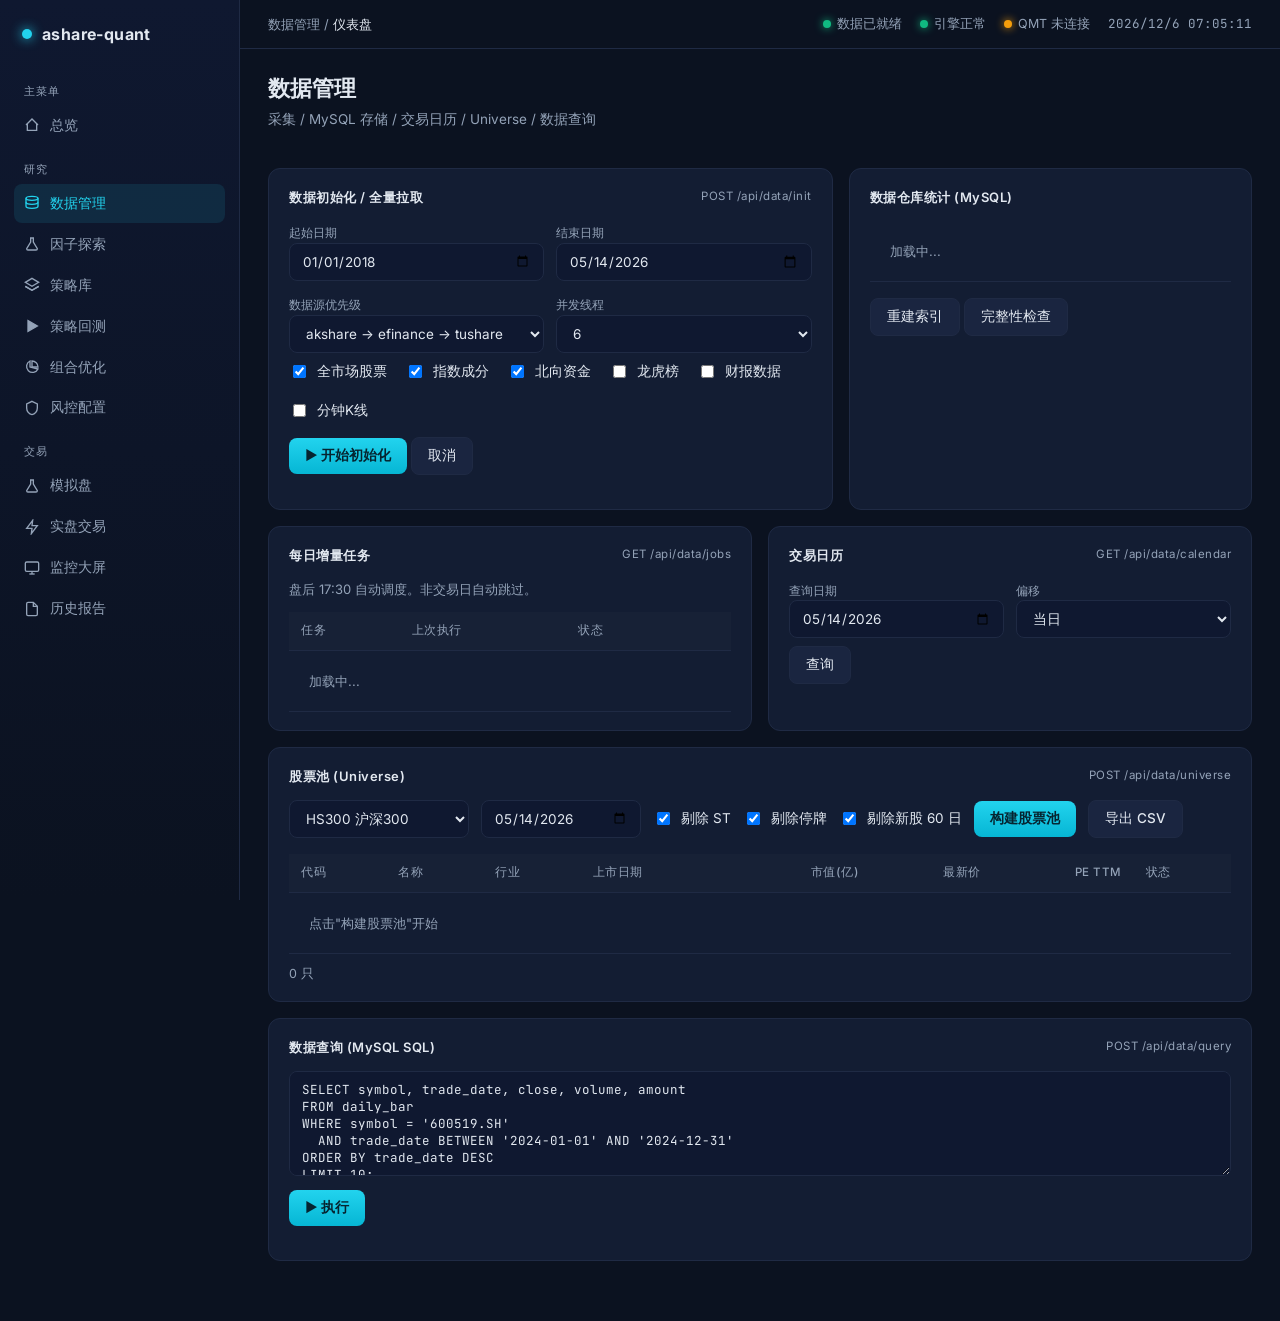
==== web/data.html @ 161e065f "chore: initial commit of ashare-quant trading system 包含完整的 A 股量化交易系统： - FastAPI 后端 (api/) + MySQL 持久" ====
<!DOCTYPE html>
<html lang="zh-CN">
<head>
<meta charset="UTF-8">
<title>ashare-quant · 数据管理</title>
<link rel="stylesheet" href="https://fonts.googleapis.com/css2?family=Inter:wght@400;500;600;700&family=JetBrains+Mono:wght@400;500&display=swap">
<link rel="stylesheet" href="assets/style.css">
</head>
<body>
<div class="layout">
  <aside class="sidebar"></aside>
  <div>
    <header class="topbar"></header>
    <main class="main">
      <div class="page-title"><h1>数据管理</h1></div>
      <div class="page-subtitle">采集 / MySQL 存储 / 交易日历 / Universe / 数据查询</div>

      <div class="grid cols-4" id="sourcesRow"></div>

      <div class="spacer-md"></div>

      <div class="grid" style="grid-template-columns: 1.4fr 1fr;">
        <div class="panel">
          <div class="panel-title"><span>数据初始化 / 全量拉取</span><small>POST /api/data/init</small></div>
          <div class="form-grid cols-2">
            <div><label class="muted" style="font-size:12px">起始日期</label><input type="date" id="startDate" value="2018-01-01"></div>
            <div><label class="muted" style="font-size:12px">结束日期</label><input type="date" id="endDate" value="2026-05-14"></div>
            <div>
              <label class="muted" style="font-size:12px">数据源优先级</label>
              <select id="sourceOrder">
                <option value="akshare,efinance,tushare">akshare → efinance → tushare</option>
                <option value="tushare,akshare">tushare → akshare</option>
                <option value="akshare">仅 akshare</option>
                <option value="mock">仅 mock (离线测试)</option>
              </select>
            </div>
            <div><label class="muted" style="font-size:12px">并发线程</label>
              <select id="workers"><option>6</option><option>4</option><option>8</option><option>12</option></select>
            </div>
          </div>
          <div class="spacer-sm"></div>
          <div class="row-flex wrap" style="gap: 18px;">
            <label class="checkbox"><input type="checkbox" data-opt="stocks" checked> 全市场股票</label>
            <label class="checkbox"><input type="checkbox" data-opt="index_members" checked> 指数成分</label>
            <label class="checkbox"><input type="checkbox" data-opt="north_flow" checked> 北向资金</label>
            <label class="checkbox"><input type="checkbox" data-opt="dragon_tiger"> 龙虎榜</label>
            <label class="checkbox"><input type="checkbox" data-opt="fundamental"> 财报数据</label>
            <label class="checkbox"><input type="checkbox" data-opt="minute"> 分钟K线</label>
          </div>
          <div class="spacer-md"></div>
          <button class="btn btn-primary" id="btnInit">▶ 开始初始化</button>
          <button class="btn">取消</button>
          <div class="spacer-md"></div>
          <div id="initProgress" style="display:none;">
            <div class="row-flex between" style="margin-bottom:6px"><span class="muted" style="font-size:12px">进度</span><span id="progLabel" class="mono" style="font-size:12px">0%</span></div>
            <div class="progress"><div class="bar" id="progBar" style="width:0%"></div></div>
            <div class="spacer-sm"></div>
            <pre class="code" id="initLog">等待开始...</pre>
          </div>
        </div>

        <div class="panel">
          <div class="panel-title">数据仓库统计 (MySQL)</div>
          <table class="table">
            <tbody id="warehouseTbody"><tr><td colspan="2" class="center muted" style="padding:20px">加载中...</td></tr></tbody>
          </table>
          <div class="spacer-md"></div>
          <button class="btn" onclick="AQ.toast('已重建索引','success')">重建索引</button>
          <button class="btn" onclick="AQ.toast('已生成完整性报告','success')">完整性检查</button>
        </div>
      </div>

      <div class="spacer-md"></div>

      <div class="grid cols-2">
        <div class="panel">
          <div class="panel-title"><span>每日增量任务</span><small>GET /api/data/jobs</small></div>
          <p class="muted" style="font-size:13px">盘后 17:30 自动调度。非交易日自动跳过。</p>
          <table class="table">
            <thead><tr><th>任务</th><th>上次执行</th><th>状态</th><th></th></tr></thead>
            <tbody id="jobsBody"><tr><td colspan="4" class="center muted" style="padding:20px">加载中...</td></tr></tbody>
          </table>
        </div>

        <div class="panel">
          <div class="panel-title"><span>交易日历</span><small>GET /api/data/calendar</small></div>
          <div class="form-grid cols-2">
            <div><label class="muted" style="font-size:12px">查询日期</label><input type="date" id="calDate" value="2026-05-14"></div>
            <div><label class="muted" style="font-size:12px">偏移</label>
              <select id="calOffset">
                <option value="0">当日</option><option value="-1">前 1 个交易日</option>
                <option value="-5">前 5 个交易日</option><option value="1">后 1 个交易日</option>
                <option value="5">后 5 个交易日</option>
              </select>
            </div>
          </div>
          <div class="spacer-sm"></div>
          <button class="btn" id="btnCal">查询</button>
          <div class="spacer-md"></div>
          <div class="row-flex" id="calStats" style="gap:24px"></div>
        </div>
      </div>

      <div class="spacer-md"></div>

      <div class="panel">
        <div class="panel-title"><span>股票池 (Universe)</span><small>POST /api/data/universe</small></div>
        <div class="row-flex wrap" style="gap: 12px;">
          <select id="uniIdx" style="width:180px">
            <option value="000300.SH">HS300 沪深300</option>
            <option value="000905.SH">ZZ500 中证500</option>
            <option value="000906.SH">ZZ800</option>
            <option value="000852.SH">ZZ1000</option>
            <option value="ALL">全市场</option>
          </select>
          <input type="date" id="uniDate" style="width:160px" value="2026-05-14">
          <label class="checkbox"><input type="checkbox" id="uniSt" checked> 剔除 ST</label>
          <label class="checkbox"><input type="checkbox" id="uniSusp" checked> 剔除停牌</label>
          <label class="checkbox"><input type="checkbox" id="uniNew" checked> 剔除新股 60 日</label>
          <button class="btn btn-primary" id="btnUni">构建股票池</button>
          <button class="btn" onclick="AQ.toast('已导出 CSV','success')">导出 CSV</button>
        </div>
        <div class="spacer-md"></div>
        <table class="table">
          <thead><tr><th>代码</th><th>名称</th><th>行业</th><th>上市日期</th><th class="num">市值(亿)</th><th class="num">最新价</th><th class="num">PE TTM</th><th>状态</th></tr></thead>
          <tbody id="uniBody"><tr><td colspan="8" class="center muted" style="padding:20px">点击"构建股票池"开始</td></tr></tbody>
        </table>
        <div class="row-flex between" style="margin-top:10px">
          <span class="muted" style="font-size:12.5px" id="uniCount">0 只</span>
        </div>
      </div>

      <div class="spacer-md"></div>

      <div class="panel">
        <div class="panel-title"><span>数据查询 (MySQL SQL)</span><small>POST /api/data/query</small></div>
        <textarea rows="5" id="sqlText" style="font-family:'JetBrains Mono',monospace">SELECT symbol, trade_date, close, volume, amount
FROM daily_bar
WHERE symbol = '600519.SH'
  AND trade_date BETWEEN '2024-01-01' AND '2024-12-31'
ORDER BY trade_date DESC
LIMIT 10;</textarea>
        <div class="spacer-sm"></div>
        <button class="btn btn-primary" id="btnSql">▶ 执行</button>
        <div class="spacer-md"></div>
        <div id="sqlResult"></div>
      </div>
    </main>
  </div>
</div>

<script src="assets/app.js"></script>
<script src="assets/api.js"></script>
<script>
AQ.renderSidebar('data.html');
AQ.renderTopbar('数据管理 / <b>仪表盘</b>');

async function loadSources() {
  const arr = await API.data.sources();
  document.getElementById('sourcesRow').innerHTML = arr.map(s => {
    const ok = s.status === 'ok';
    return `<div class="kpi">
      <span class="label">${s.name}</span>
      <span class="value">${ok ? '✓' : '○'}</span>
      <span class="delta ${ok?'up':'muted'}">${s.note || ''} ${s.quota_limit ? `· ${s.quota_used}/${s.quota_limit}` : ''}</span>
    </div>`;
  }).join('');
}

async function loadWarehouse() {
  const w = await API.data.warehouse();
  const rows = [
    ['股票总数', w.instruments.toLocaleString()],
    ['日 K 行数', w.daily_rows.toLocaleString()],
    ['最早日期', w.earliest],
    ['最新日期', w.latest],
    ['缺失/异常股票', `<span class="tag yellow">${w.missing}</span>`],
    ['磁盘占用 (MB)', w.size_mb.toFixed(0)],
  ];
  document.getElementById('warehouseTbody').innerHTML = rows.map(r => `<tr><td>${r[0]}</td><td class="num">${r[1]}</td></tr>`).join('');
}

async function loadJobs() {
  const arr = await API.data.jobs();
  document.getElementById('jobsBody').innerHTML = arr.slice(0, 10).map(j => {
    const tag = j.status === 'success' ? 'green' : (j.status === 'partial' ? 'yellow' : 'red');
    const t = j.finished_at ? new Date(j.finished_at).toLocaleString('zh-CN', { hour12: false }) : (j.started_at || '-');
    return `<tr><td>${j.job_type}</td><td class="mono">${t}</td><td><span class="tag ${tag}">${j.status}</span></td><td><button class="btn btn-sm" onclick="AQ.toast('已触发','success')">手动触发</button></td></tr>`;
  }).join('');
}

document.getElementById('btnInit').onclick = async () => {
  const opts = {};
  document.querySelectorAll('[data-opt]').forEach(c => opts[c.dataset.opt] = c.checked);
  const body = {
    start_date: document.getElementById('startDate').value,
    end_date: document.getElementById('endDate').value,
    sources: document.getElementById('sourceOrder').value.split(','),
    workers: parseInt(document.getElementById('workers').value),
    options: opts,
  };
  const { job_id } = await API.data.init(body);
  document.getElementById('initProgress').style.display = 'block';
  AQ.toast('初始化任务已启动 #' + job_id, 'info');
  const poll = setInterval(async () => {
    const j = await API.data.job(job_id);
    document.getElementById('progBar').style.width = j.progress + '%';
    document.getElementById('progLabel').textContent = j.progress + '%';
    document.getElementById('initLog').textContent = j.log || '';
    document.getElementById('initLog').scrollTop = 1e9;
    if (j.status === 'success' || j.status === 'failed') {
      clearInterval(poll);
      AQ.toast('任务' + (j.status === 'success' ? '完成 ✓' : '失败'), j.status === 'success' ? 'success' : 'error');
      loadWarehouse();
    }
  }, 800);
};

document.getElementById('btnCal').onclick = async () => {
  const d = document.getElementById('calDate').value;
  const offset = document.getElementById('calOffset').value;
  const r = await API.data.calendar({ date: d, offset });
  document.getElementById('calStats').innerHTML = `
    <div><span class="muted" style="font-size:12px;display:block">目标日期</span><span class="mono">${r.date}</span></div>
    <div><span class="muted" style="font-size:12px;display:block">是否交易日</span><span class="mono">${r.is_open?'是 ✓':'否'}</span></div>
    <div><span class="muted" style="font-size:12px;display:block">交易日总数</span><span class="mono">${r.total_trade_days}</span></div>
    <div><span class="muted" style="font-size:12px;display:block">范围</span><span class="mono">${r.earliest} → ${r.latest}</span></div>`;
};

document.getElementById('btnUni').onclick = async () => {
  const r = await API.data.universe({
    index_code: document.getElementById('uniIdx').value,
    trade_date: document.getElementById('uniDate').value,
    drop_st: document.getElementById('uniSt').checked,
    drop_suspend: document.getElementById('uniSusp').checked,
    drop_new_60d: document.getElementById('uniNew').checked,
  });
  document.getElementById('uniCount').textContent = `${r.items.length} / ${r.total} 只`;
  document.getElementById('uniBody').innerHTML = r.items.slice(0, 20).map(it =>
    `<tr><td class="mono">${it.symbol}</td><td>${it.name}</td><td>${it.industry||'-'}</td>
     <td class="mono">${it.list_date||'-'}</td>
     <td class="num">${it.market_cap?(it.market_cap/1e8).toFixed(0):'-'}</td>
     <td class="num">${it.last_price||'-'}</td>
     <td class="num">${it.pe_ttm||'-'}</td>
     <td><span class="tag green">在池</span></td></tr>`).join('');
  AQ.toast(`构建完成 ${r.items.length} 只`, 'success');
};

document.getElementById('btnSql').onclick = async () => {
  try {
    const r = await API.data.query(document.getElementById('sqlText').value);
    let html = '<table class="table"><thead><tr>' + r.columns.map(c => `<th>${c}</th>`).join('') + '</tr></thead><tbody>' +
      r.rows.map(row => '<tr>' + r.columns.map(c => `<td class="mono">${row[c]??''}</td>`).join('') + '</tr>').join('') +
      '</tbody></table>';
    document.getElementById('sqlResult').innerHTML = html + `<div class="muted" style="font-size:12px;margin-top:8px">${r.row_count} 行 ${r.warning?'· '+r.warning:''}</div>`;
    AQ.toast('查询完成 ' + r.row_count + ' 行', 'success');
  } catch (e) {
    AQ.toast('查询失败: ' + e.message, 'error');
  }
};

loadSources();
loadWarehouse();
loadJobs();
</script>
</body>
</html>
---- web/assets/style.css ----
/* ashare-quant Web UI - 全局样式 */
:root {
  --bg: #0b1220;
  --bg-2: #0f1830;
  --panel: #131d33;
  --panel-hi: #1a2540;
  --border: #1f2a44;
  --text: #e2e8f0;
  --muted: #94a3b8;
  --accent: #22d3ee;
  --accent-2: #06b6d4;
  --green: #10b981;
  --red: #ef4444;
  --yellow: #f59e0b;
  --purple: #a78bfa;
}

* { box-sizing: border-box; }

html, body {
  margin: 0;
  padding: 0;
  background: var(--bg);
  color: var(--text);
  font-family: 'Inter', -apple-system, BlinkMacSystemFont, 'Segoe UI', 'PingFang SC',
               'Hiragino Sans GB', 'Microsoft YaHei', sans-serif;
  font-size: 14px;
  line-height: 1.55;
  min-height: 100vh;
}

/* ------------------------ Layout ------------------------ */
.layout {
  display: grid;
  grid-template-columns: 240px 1fr;
  min-height: 100vh;
}

.sidebar {
  background: linear-gradient(180deg, var(--bg-2) 0%, var(--bg) 100%);
  border-right: 1px solid var(--border);
  padding: 22px 14px;
  position: sticky;
  top: 0;
  height: 100vh;
  overflow-y: auto;
}

.sidebar-logo {
  display: flex;
  align-items: center;
  gap: 10px;
  font-size: 16px;
  font-weight: 700;
  letter-spacing: 0.4px;
  margin-bottom: 22px;
  padding: 0 8px;
}
.sidebar-logo .dot {
  width: 10px;
  height: 10px;
  border-radius: 50%;
  background: var(--accent);
  box-shadow: 0 0 12px var(--accent);
}

.sidebar-section {
  font-size: 11px;
  text-transform: uppercase;
  color: var(--muted);
  letter-spacing: 1px;
  padding: 14px 10px 6px;
}

.sidebar a {
  display: flex;
  align-items: center;
  gap: 10px;
  padding: 9px 10px;
  border-radius: 8px;
  color: var(--muted);
  text-decoration: none;
  font-size: 13.5px;
  transition: all 0.15s ease;
  margin-bottom: 2px;
}
.sidebar a:hover {
  background: var(--panel);
  color: var(--text);
}
.sidebar a.active {
  background: rgba(34, 211, 238, 0.10);
  color: var(--accent);
  font-weight: 500;
}
.sidebar a svg {
  width: 16px;
  height: 16px;
  flex: 0 0 16px;
}

.topbar {
  display: flex;
  align-items: center;
  justify-content: space-between;
  padding: 14px 28px;
  border-bottom: 1px solid var(--border);
  background: var(--bg);
  position: sticky;
  top: 0;
  z-index: 10;
}
.topbar .breadcrumb { color: var(--muted); font-size: 13px; }
.topbar .breadcrumb b { color: var(--text); font-weight: 500; }
.topbar .status {
  display: flex;
  align-items: center;
  gap: 18px;
  font-size: 12.5px;
  color: var(--muted);
}
.topbar .status .pill { display: inline-flex; align-items: center; gap: 6px; }
.topbar .status .led { width: 8px; height: 8px; border-radius: 50%; background: var(--green); box-shadow: 0 0 8px var(--green); }
.topbar .status .led.warn { background: var(--yellow); box-shadow: 0 0 8px var(--yellow); }
.topbar .status .led.err  { background: var(--red);    box-shadow: 0 0 8px var(--red); }

.main {
  padding: 22px 28px 60px;
  max-width: 1480px;
}

.page-title {
  display: flex;
  align-items: baseline;
  justify-content: space-between;
  margin-bottom: 4px;
}
.page-title h1 { font-size: 22px; font-weight: 600; margin: 0; }
.page-subtitle { color: var(--muted); margin-bottom: 22px; font-size: 13.5px; }

/* ------------------------ Panel / Card ------------------------ */
.panel {
  background: var(--panel);
  border: 1px solid var(--border);
  border-radius: 12px;
  padding: 18px 20px;
}
.panel-title {
  font-size: 13px;
  font-weight: 600;
  letter-spacing: 0.5px;
  color: var(--text);
  margin: 0 0 14px;
  display: flex;
  align-items: center;
  justify-content: space-between;
}
.panel-title small { color: var(--muted); font-weight: 400; font-size: 11.5px; }

.grid { display: grid; gap: 16px; }
.grid.cols-2 { grid-template-columns: repeat(2, 1fr); }
.grid.cols-3 { grid-template-columns: repeat(3, 1fr); }
.grid.cols-4 { grid-template-columns: repeat(4, 1fr); }
.grid.cols-5 { grid-template-columns: repeat(5, 1fr); }
@media (max-width: 1100px) {
  .grid.cols-4, .grid.cols-5 { grid-template-columns: repeat(2, 1fr); }
  .grid.cols-3 { grid-template-columns: 1fr; }
}

/* ------------------------ KPI ------------------------ */
.kpi {
  background: var(--panel);
  border: 1px solid var(--border);
  border-radius: 12px;
  padding: 16px 18px;
  display: flex;
  flex-direction: column;
  gap: 6px;
}
.kpi .label { color: var(--muted); font-size: 12px; letter-spacing: 0.4px; }
.kpi .value { font-size: 24px; font-weight: 600; letter-spacing: -0.4px; }
.kpi .delta { font-size: 12px; font-weight: 500; }
.kpi .delta.up { color: var(--green); }
.kpi .delta.down { color: var(--red); }
.kpi .icon-wrap {
  position: absolute;
  right: 18px;
  top: 18px;
  width: 28px;
  height: 28px;
  border-radius: 8px;
  background: rgba(34, 211, 238, 0.10);
  color: var(--accent);
  display: grid;
  place-items: center;
}
.kpi { position: relative; }

/* ------------------------ Form ------------------------ */
.form-row {
  display: grid;
  grid-template-columns: 140px 1fr;
  gap: 12px;
  align-items: center;
  margin-bottom: 12px;
}
.form-row label { color: var(--muted); font-size: 13px; }
.form-grid { display: grid; gap: 12px; }
.form-grid.cols-2 { grid-template-columns: 1fr 1fr; }
.form-grid.cols-3 { grid-template-columns: repeat(3, 1fr); }

input[type=text], input[type=number], input[type=date], select, textarea {
  background: var(--bg-2);
  border: 1px solid var(--border);
  border-radius: 8px;
  color: var(--text);
  padding: 9px 12px;
  font-size: 13.5px;
  width: 100%;
  font-family: inherit;
  transition: border 0.15s, box-shadow 0.15s;
}
input:focus, select:focus, textarea:focus {
  outline: none;
  border-color: var(--accent);
  box-shadow: 0 0 0 3px rgba(34, 211, 238, 0.15);
}
textarea { font-family: 'JetBrains Mono', monospace; font-size: 12.5px; resize: vertical; }

.checkbox { display: inline-flex; align-items: center; gap: 8px; color: var(--text); font-size: 13.5px; }

/* ------------------------ Button ------------------------ */
.btn {
  display: inline-flex;
  align-items: center;
  gap: 8px;
  background: var(--panel-hi);
  border: 1px solid var(--border);
  color: var(--text);
  padding: 9px 16px;
  border-radius: 8px;
  font-size: 13.5px;
  font-weight: 500;
  cursor: pointer;
  font-family: inherit;
  transition: all 0.15s;
}
.btn:hover { background: var(--panel); border-color: #2b3a5e; }
.btn-primary {
  background: linear-gradient(180deg, var(--accent) 0%, var(--accent-2) 100%);
  border: none;
  color: #062430;
  font-weight: 600;
}
.btn-primary:hover { filter: brightness(1.05); }
.btn-danger { background: var(--red); border: none; color: white; }
.btn-success { background: var(--green); border: none; color: white; }
.btn-ghost { background: transparent; }
.btn-sm { padding: 5px 10px; font-size: 12px; }
.btn[disabled] { opacity: 0.5; cursor: not-allowed; }

/* ------------------------ Tag ------------------------ */
.tag {
  display: inline-flex;
  align-items: center;
  padding: 2px 9px;
  border-radius: 999px;
  font-size: 11.5px;
  font-weight: 500;
  letter-spacing: 0.2px;
  background: rgba(34, 211, 238, 0.10);
  color: var(--accent);
}
.tag.green  { background: rgba(16, 185, 129, 0.12); color: var(--green); }
.tag.red    { background: rgba(239, 68, 68, 0.12);  color: var(--red); }
.tag.yellow { background: rgba(245, 158, 11, 0.12); color: var(--yellow); }
.tag.gray   { background: rgba(148, 163, 184, 0.12); color: var(--muted); }
.tag.purple { background: rgba(167, 139, 250, 0.12); color: var(--purple); }

/* ------------------------ Table ------------------------ */
.table {
  width: 100%;
  border-collapse: collapse;
}
.table th, .table td {
  text-align: left;
  padding: 10px 12px;
  font-size: 13px;
  border-bottom: 1px solid var(--border);
}
.table th {
  color: var(--muted);
  font-weight: 500;
  font-size: 11.5px;
  text-transform: uppercase;
  letter-spacing: 0.5px;
  background: rgba(255, 255, 255, 0.015);
}
.table tbody tr:hover { background: rgba(255, 255, 255, 0.02); }
.table .num { font-variant-numeric: tabular-nums; text-align: right; }
.table .pos { color: var(--green); }
.table .neg { color: var(--red); }

/* ------------------------ Tabs ------------------------ */
.tabs {
  display: flex;
  gap: 4px;
  border-bottom: 1px solid var(--border);
  margin-bottom: 18px;
}
.tabs button {
  background: transparent;
  border: none;
  color: var(--muted);
  font-size: 13.5px;
  font-family: inherit;
  padding: 10px 16px;
  cursor: pointer;
  border-bottom: 2px solid transparent;
  transition: all 0.15s;
}
.tabs button:hover { color: var(--text); }
.tabs button.active {
  color: var(--accent);
  border-bottom-color: var(--accent);
  font-weight: 500;
}

/* ------------------------ Modal ------------------------ */
.modal-bg {
  position: fixed;
  inset: 0;
  background: rgba(0,0,0,0.6);
  display: none;
  align-items: center;
  justify-content: center;
  z-index: 100;
}
.modal-bg.open { display: flex; }
.modal {
  background: var(--panel);
  border: 1px solid var(--border);
  border-radius: 14px;
  max-width: 640px;
  width: 90%;
  padding: 22px 24px;
}

/* ------------------------ Misc ------------------------ */
.row-flex { display: flex; align-items: center; gap: 10px; }
.row-flex.between { justify-content: space-between; }
.row-flex.wrap { flex-wrap: wrap; }
.divider { height: 1px; background: var(--border); margin: 16px 0; }
.muted { color: var(--muted); }
.mono { font-family: 'JetBrains Mono', monospace; }
.center { text-align: center; }
.spacer-sm { height: 8px; }
.spacer-md { height: 16px; }
.spacer-lg { height: 28px; }

.scroll-y { max-height: 360px; overflow-y: auto; }
.scroll-y::-webkit-scrollbar { width: 6px; }
.scroll-y::-webkit-scrollbar-thumb { background: var(--border); border-radius: 3px; }

/* Toast */
.toast-container {
  position: fixed;
  bottom: 24px;
  right: 24px;
  display: flex;
  flex-direction: column;
  gap: 8px;
  z-index: 200;
}
.toast {
  background: var(--panel-hi);
  border: 1px solid var(--border);
  border-left: 3px solid var(--accent);
  padding: 12px 16px;
  border-radius: 8px;
  font-size: 13px;
  min-width: 240px;
  animation: toast-in 0.2s ease-out;
}
.toast.success { border-left-color: var(--green); }
.toast.error { border-left-color: var(--red); }
.toast.warn { border-left-color: var(--yellow); }
@keyframes toast-in {
  from { opacity: 0; transform: translateX(20px); }
  to { opacity: 1; transform: translateX(0); }
}

/* Progress bar */
.progress {
  height: 6px;
  background: var(--bg-2);
  border-radius: 3px;
  overflow: hidden;
}
.progress > .bar {
  height: 100%;
  background: linear-gradient(90deg, var(--accent) 0%, var(--accent-2) 100%);
  transition: width 0.3s;
}

/* Code block */
pre.code {
  background: var(--bg);
  border: 1px solid var(--border);
  border-radius: 8px;
  padding: 12px 14px;
  font-size: 12px;
  font-family: 'JetBrains Mono', monospace;
  overflow-x: auto;
  color: #c8d1f5;
}

/* Strategy card */
.strat-card {
  background: var(--panel);
  border: 1px solid var(--border);
  border-radius: 12px;
  padding: 16px;
  display: flex;
  flex-direction: column;
  gap: 8px;
  transition: all 0.15s;
}
.strat-card:hover { border-color: rgba(34, 211, 238, 0.4); transform: translateY(-1px); }
.strat-card .strat-name { font-weight: 600; font-size: 14px; }
.strat-card .strat-desc { color: var(--muted); font-size: 12.5px; min-height: 36px; }
.strat-card .strat-meta { display: flex; gap: 6px; flex-wrap: wrap; }
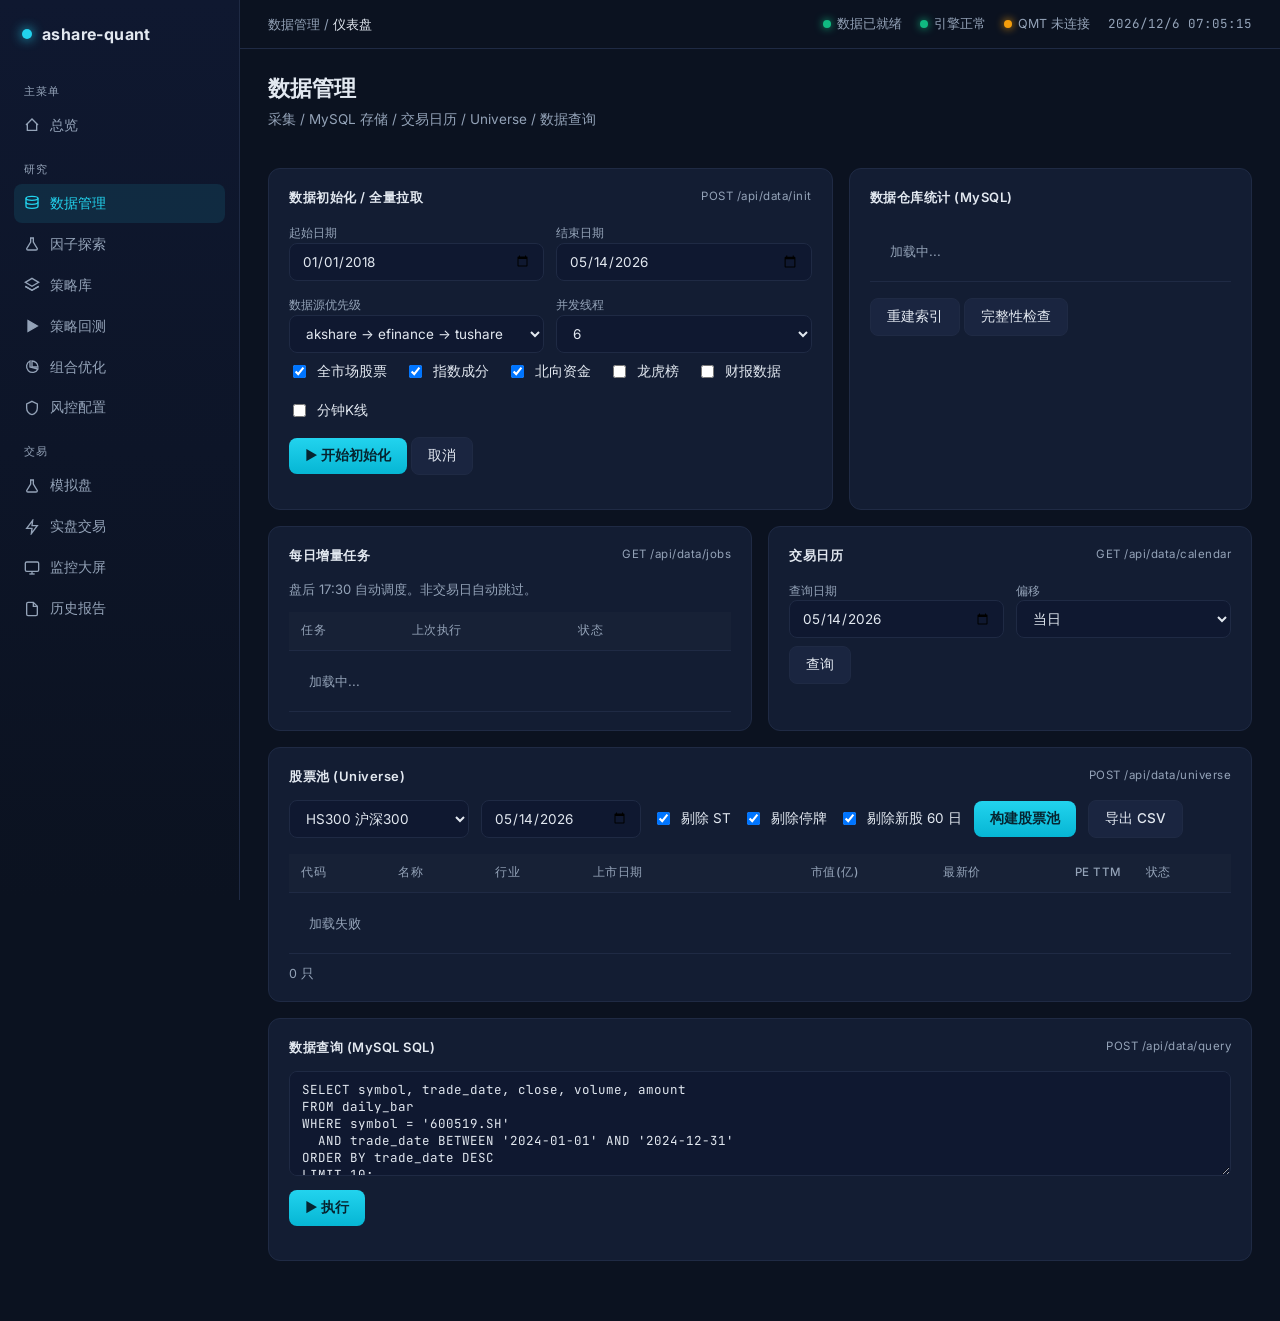
==== commit fb733ba4: "1" ====
--- a/web/data.html
+++ b/web/data.html
@@ -123,7 +123,7 @@
         <div class="spacer-md"></div>
         <table class="table">
           <thead><tr><th>代码</th><th>名称</th><th>行业</th><th>上市日期</th><th class="num">市值(亿)</th><th class="num">最新价</th><th class="num">PE TTM</th><th>状态</th></tr></thead>
-          <tbody id="uniBody"><tr><td colspan="8" class="center muted" style="padding:20px">点击"构建股票池"开始</td></tr></tbody>
+          <tbody id="uniBody"><tr><td colspan="8" class="center muted" style="padding:20px">加载中...</td></tr></tbody>
         </table>
         <div class="row-flex between" style="margin-top:10px">
           <span class="muted" style="font-size:12.5px" id="uniCount">0 只</span>
@@ -182,6 +182,11 @@
 
 async function loadJobs() {
   const arr = await API.data.jobs();
+  if (!arr.length) {
+    document.getElementById('jobsBody').innerHTML =
+      '<tr><td colspan="4" class="center muted" style="padding:20px">暂无任务记录</td></tr>';
+    return;
+  }
   document.getElementById('jobsBody').innerHTML = arr.slice(0, 10).map(j => {
     const tag = j.status === 'success' ? 'green' : (j.status === 'partial' ? 'yellow' : 'red');
     const t = j.finished_at ? new Date(j.finished_at).toLocaleString('zh-CN', { hour12: false }) : (j.started_at || '-');
@@ -220,31 +225,47 @@
   const d = document.getElementById('calDate').value;
   const offset = document.getElementById('calOffset').value;
   const r = await API.data.calendar({ date: d, offset });
+  const openLabel = r.is_open === true ? '是 ✓' : (r.is_open === false ? '否' : '—（无记录）');
+  const rangeLabel = (r.earliest != null && r.latest != null) ? `${r.earliest} → ${r.latest}` : '—';
   document.getElementById('calStats').innerHTML = `
     <div><span class="muted" style="font-size:12px;display:block">目标日期</span><span class="mono">${r.date}</span></div>
-    <div><span class="muted" style="font-size:12px;display:block">是否交易日</span><span class="mono">${r.is_open?'是 ✓':'否'}</span></div>
+    <div><span class="muted" style="font-size:12px;display:block">是否交易日</span><span class="mono">${openLabel}</span></div>
     <div><span class="muted" style="font-size:12px;display:block">交易日总数</span><span class="mono">${r.total_trade_days}</span></div>
-    <div><span class="muted" style="font-size:12px;display:block">范围</span><span class="mono">${r.earliest} → ${r.latest}</span></div>`;
+    <div><span class="muted" style="font-size:12px;display:block">范围</span><span class="mono">${rangeLabel}</span></div>`;
 };
 
-document.getElementById('btnUni').onclick = async () => {
-  const r = await API.data.universe({
-    index_code: document.getElementById('uniIdx').value,
-    trade_date: document.getElementById('uniDate').value,
-    drop_st: document.getElementById('uniSt').checked,
-    drop_suspend: document.getElementById('uniSusp').checked,
-    drop_new_60d: document.getElementById('uniNew').checked,
-  });
-  document.getElementById('uniCount').textContent = `${r.items.length} / ${r.total} 只`;
-  document.getElementById('uniBody').innerHTML = r.items.slice(0, 20).map(it =>
-    `<tr><td class="mono">${it.symbol}</td><td>${it.name}</td><td>${it.industry||'-'}</td>
-     <td class="mono">${it.list_date||'-'}</td>
-     <td class="num">${it.market_cap?(it.market_cap/1e8).toFixed(0):'-'}</td>
-     <td class="num">${it.last_price||'-'}</td>
-     <td class="num">${it.pe_ttm||'-'}</td>
-     <td><span class="tag green">在池</span></td></tr>`).join('');
-  AQ.toast(`构建完成 ${r.items.length} 只`, 'success');
-};
+/** 构建/刷新股票池表格。autoRun 为 true 时不弹任何提示（进入页面自动拉取）。 */
+async function loadUniverseTable(options) {
+  const autoRun = options && options.autoRun;
+  const tbody = document.getElementById('uniBody');
+  tbody.innerHTML = '<tr><td colspan="8" class="center muted" style="padding:20px">加载中...</td></tr>';
+  try {
+    const r = await API.data.universe({
+      index_code: document.getElementById('uniIdx').value,
+      trade_date: document.getElementById('uniDate').value,
+      drop_st: document.getElementById('uniSt').checked,
+      drop_suspend: document.getElementById('uniSusp').checked,
+      drop_new_60d: document.getElementById('uniNew').checked,
+    });
+    document.getElementById('uniCount').textContent = `${r.items.length} / ${r.total} 只`;
+    if (!r.items.length) {
+      tbody.innerHTML = '<tr><td colspan="8" class="center muted" style="padding:20px">暂无成分（请确认 index_member / instrument 是否有数据）</td></tr>';
+    } else {
+      tbody.innerHTML = r.items.slice(0, 200).map(it =>
+        `<tr><td class="mono">${it.symbol}</td><td>${it.name}</td><td>${it.industry||'-'}</td>
+         <td class="mono">${it.list_date||'-'}</td>
+         <td class="num">${it.market_cap?(it.market_cap/1e8).toFixed(0):'-'}</td>
+         <td class="num">${it.last_price||'-'}</td>
+         <td class="num">${it.pe_ttm||'-'}</td>
+         <td><span class="tag green">在池</span></td></tr>`).join('');
+    }
+  } catch (e) {
+    tbody.innerHTML = '<tr><td colspan="8" class="center muted" style="padding:20px">加载失败</td></tr>';
+    if (!autoRun) AQ.toast('股票池加载失败: ' + e.message, 'error');
+  }
+}
+
+document.getElementById('btnUni').onclick = () => loadUniverseTable({ autoRun: false });
 
 document.getElementById('btnSql').onclick = async () => {
   try {
@@ -262,6 +283,7 @@
 loadSources();
 loadWarehouse();
 loadJobs();
+loadUniverseTable({ autoRun: true });
 </script>
 </body>
 </html>
